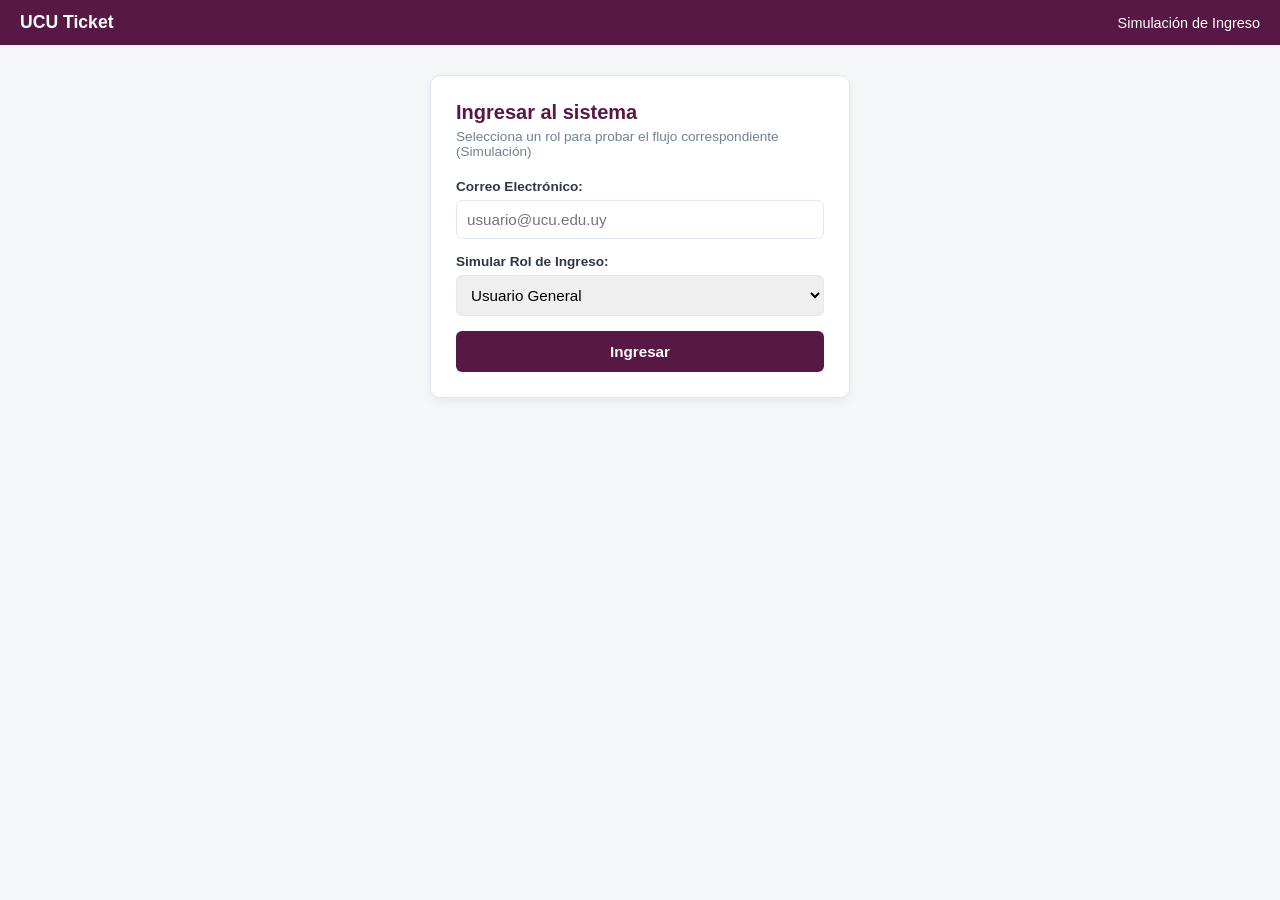
==== frontend/index.html @ c77c3156 "traigo front" ====
<!DOCTYPE html>
<html lang="es">
<head>
    <meta charset="UTF-8">
    <meta name="viewport" content="width=device-width, initial-scale=1.0">
    <title>UCU Ticketing - Ingreso</title>
    <link rel="stylesheet" href="style.css">
</head>

<body>
    <nav class="barraNavegacion">
        <div class="logoSistema">UCU Ticket</div>
        <div class="datosSesion">
            <span>Simulación de Ingreso</span>
        </div>
    </nav>

    <main class="contenedorPrincipal">
        <section id="pantallaAcceso" class="seccionPantalla activa">
            <div class="tarjetaContenedor">
                <h3 class="tituloTarjeta">Ingresar al sistema</h3>
                <p class="subtitulo">Selecciona un rol para probar el flujo correspondiente (Simulación)</p>
            
                <form onsubmit="simularInicioSesion(event)">
                    <div class="grupoCampo">
                        <label for="correoLogin">Correo Electrónico:</label>
                        <input type="email" id="correoLogin" required placeholder="usuario@ucu.edu.uy">
                    </div>

                    <div class="grupoCampo">
                        <label for="rolSimulado">Simular Rol de Ingreso:</label>
                        <select id="rolSimulado">
                            <option value="usuarioGeneral">Usuario General</option>
                            <option value="funcionarioValidacion">Funcionario </option>
                            <option value="administradorSede">Administrador </option>
                        </select>
                    </div>

                    <button type="submit" class="btnAccion btnBordeaux">Ingresar</button>
                </form>
            </div>
        </section>
    </main>

    <script>
        function simularInicioSesion(event) {
            event.preventDefault();
            const rolElegido = document.getElementById('rolSimulado').value;
            
            // Simular el redireccionamiento según el rol hacia los nuevos archivos, luego cambiar
            if (rolElegido === 'usuarioGeneral') {
                window.location.href = 'usuario.html';
            } else if (rolElegido === 'funcionarioValidacion') {
                window.location.href = 'funcionario.html';
            } else if (rolElegido === 'administradorSede') {
                window.location.href = 'administrador.html';
            }
        }
    </script>
</body>
</html>
---- frontend/style.css ----
/*  Colores generales */
:root {
    --colorBordeaux: #581845;
    --colorVerdeOliva: #3f5e4d;
    --colorGrisFondo: #f4f6f8;
    --colorGrisTexto: #718096;
    --colorTextoPrincipal: #2d3748;
    --colorBlancoMarmol: #ffffff;
    --bordeSuave: #e2e8f0;
}

* {
    margin: 0;
    padding: 0;
    box-sizing: border-box;
    font-family: Arial, sans-serif;
}

body {
    background-color: var(--colorGrisFondo);
    color: var(--colorTextoPrincipal);
}

/* Barra de navegación */
.barraNavegacion {
    background-color: var(--colorBordeaux);
    color: var(--colorBlancoMarmol);
    display: flex;
    justify-content: space-between;
    align-items: center;
    padding: 12px 20px;
    font-size: 0.9rem;
}

.logoSistema {
    font-weight: bold;
    font-size: 1.1rem;
}

.datosSesion {
    display: flex;
    align-items: center;
    gap: 15px;
}

.btnCerrarSesion {
    background-color: rgba(255,255,255,0.2);
    border: none;
    color: white;
    padding: 5px 10px;
    border-radius: 4px;
    cursor: pointer;
}

/* Contenedor principal */
.contenedorPrincipal {
    max-width: 450px;
    margin: 30px auto;
    padding: 0 15px;
}

/* Visibilidad de las secciones */
.seccionPantalla {
    display: none;
}

.seccionPantalla.activa {
    display: block;
}

/* Estilo de las tarjetas */
.tarjetaContenedor {
    background-color: var(--colorBlancoMarmol);
    padding: 25px;
    border-radius: 10px;
    box-shadow: 0 4px 10px rgba(0,0,0,0.05);
    border: 1px solid var(--bordeSuave);
}

.tituloTarjeta {
    color: var(--colorBordeaux);
    font-size: 1.25rem;
    margin-bottom: 5px;
}

.subtitulo {
    color: var(--colorGrisTexto);
    font-size: 0.85rem;
    margin-bottom: 20px;
}

/* Campos de formulario */
.grupoCampo {
    margin-bottom: 15px;
}

.grupoCampo label {
    display: block;
    margin-bottom: 6px;
    font-weight: bold;
    font-size: 0.85rem;
}

.grupoCampo input, .grupoCampo select {
    width: 100%;
    padding: 10px;
    border: 1px solid var(--bordeSuave);
    border-radius: 6px;
    font-size: 0.95rem;
}

.pestañasInternas {
    display: flex;
    gap: 5px;
    margin-bottom: 15px;
}

.btnPestaña {
    flex: 1;
    background-color: #e2e8f0;
    border: none;
    padding: 10px;
    cursor: pointer;
    font-weight: bold;
    border-radius: 6px;
    color: var(--colorTextoPrincipal);
}

.btnPestaña.activa {
    background-color: var(--colorBordeaux);
    color: white;
}

.subVista {
    display: none;
}

.subVista.activa {
    display: block;
}

.infoPerfil {
    background-color: #edf2f7;
    padding: 12px;
    border-radius: 6px;
    margin-bottom: 20px;
    font-size: 0.9rem;
    border-left: 4px solid var(--colorVerdeOliva);
}

.infoPerfil p {
    margin-bottom: 5px;
}

/* Sección QR */
.contenedorQr {
    text-align: center;
    background-color: #f7fafc;
    padding: 15px;
    border-radius: 8px;
    margin: 15px 0;
    border: 1px dashed var(--bordeSuave);
}

.recuadroQr {
    width: 120px;
    height: 120px;
    margin: 0 auto 10px auto;
    background-color: white;
    border: 2px solid var(--colorTextoPrincipal);
    display: flex;
    align-items: center;
    justify-content: center;
    font-family: monospace;
    font-weight: bold;
}

.textoAlerta {
    color: #e53e3e;
    font-weight: bold;
    font-size: 0.8rem;
}

.bloqueEscaneo {
    margin-top: 15px;
    border-top: 1px solid var(--bordeSuave);
    padding-top: 15px;
}

.instruccion {
    font-size: 0.88rem;
    margin-bottom: 8px;
}

.inputEscaneo {
    text-align: center;
    font-family: monospace;
    font-weight: bold;
    letter-spacing: 1px;
    margin-bottom: 12px !important;
}

/* Botones */
.btnAccion {
    width: 100%;
    padding: 12px;
    border: none;
    border-radius: 6px;
    color: var(--colorBlancoMarmol);
    font-weight: bold;
    font-size: 0.95rem;
    cursor: pointer;
}

.btnBordeaux { background-color: var(--colorBordeaux); }
.btnVerde { background-color: var(--colorVerdeOliva); }
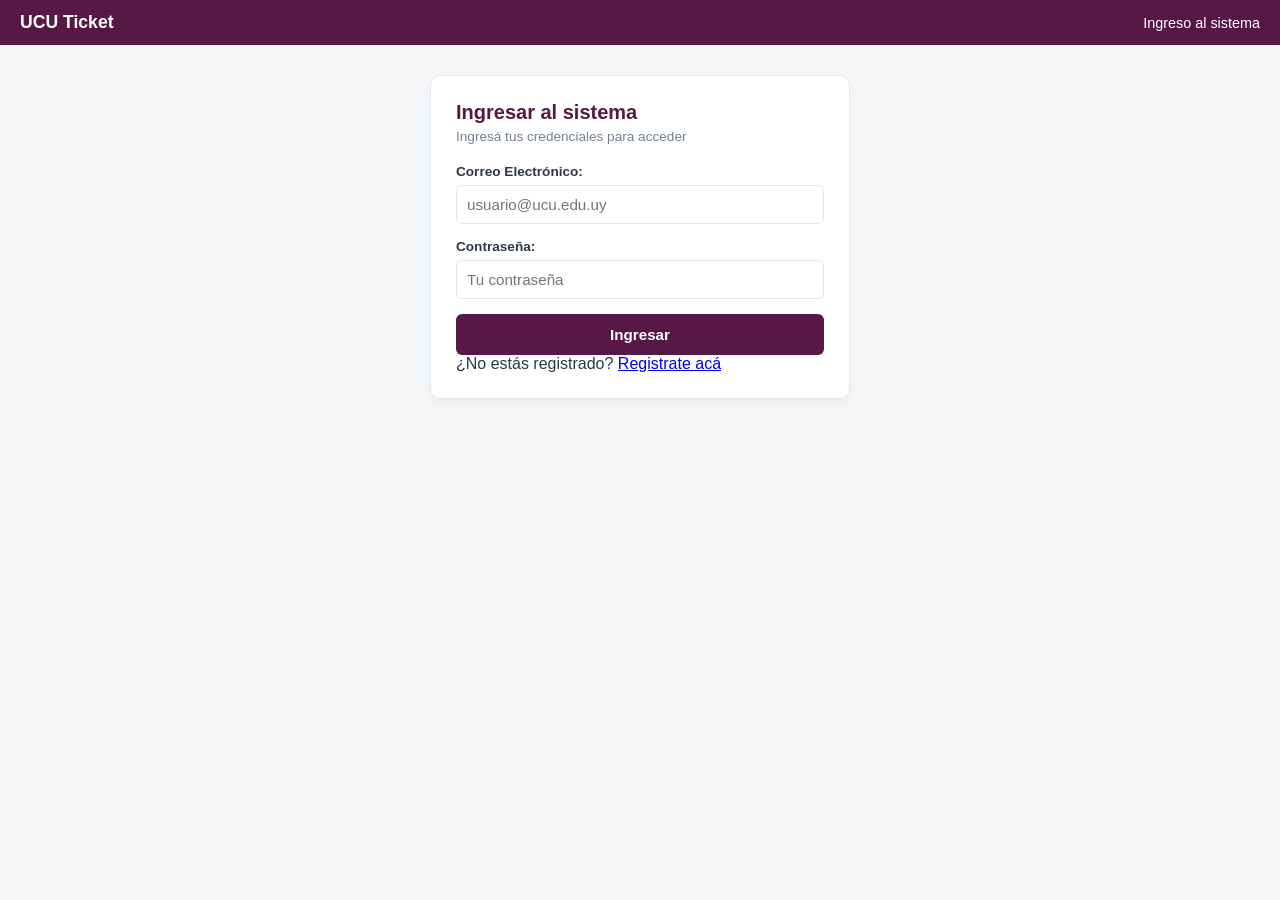
==== commit 5fe01f77: "conexion hecha" ====
--- a/frontend/index.html
+++ b/frontend/index.html
@@ -11,7 +11,7 @@
     <nav class="barraNavegacion">
         <div class="logoSistema">UCU Ticket</div>
         <div class="datosSesion">
-            <span>Simulación de Ingreso</span>
+            <span>Ingreso al sistema</span>
         </div>
     </nav>
 
@@ -19,41 +19,79 @@
         <section id="pantallaAcceso" class="seccionPantalla activa">
             <div class="tarjetaContenedor">
                 <h3 class="tituloTarjeta">Ingresar al sistema</h3>
-                <p class="subtitulo">Selecciona un rol para probar el flujo correspondiente (Simulación)</p>
+                <p class="subtitulo">Ingresá tus credenciales para acceder</p>
             
-                <form onsubmit="simularInicioSesion(event)">
+                <form onsubmit="iniciarSesion(event)">
                     <div class="grupoCampo">
                         <label for="correoLogin">Correo Electrónico:</label>
                         <input type="email" id="correoLogin" required placeholder="usuario@ucu.edu.uy">
                     </div>
 
                     <div class="grupoCampo">
-                        <label for="rolSimulado">Simular Rol de Ingreso:</label>
-                        <select id="rolSimulado">
-                            <option value="usuarioGeneral">Usuario General</option>
-                            <option value="funcionarioValidacion">Funcionario </option>
-                            <option value="administradorSede">Administrador </option>
-                        </select>
+                        <label for="contrasenaLogin">Contraseña:</label>
+                        <input type="password" id="contrasenaLogin" required placeholder="Tu contraseña">
                     </div>
 
+                    <div id="mensajeError" style="color: red; display: none;"></div>
+
                     <button type="submit" class="btnAccion btnBordeaux">Ingresar</button>
+                    <p>
+                        ¿No estás registrado?
+                        <a href="registro.html">Registrate acá</a>
+                    </p>
+
                 </form>
             </div>
         </section>
     </main>
 
     <script>
-        function simularInicioSesion(event) {
+        const API_URL = 'http://localhost:5271/api';
+
+        async function iniciarSesion(event) {
             event.preventDefault();
-            const rolElegido = document.getElementById('rolSimulado').value;
-            
-            // Simular el redireccionamiento según el rol hacia los nuevos archivos, luego cambiar
-            if (rolElegido === 'usuarioGeneral') {
-                window.location.href = 'usuario.html';
-            } else if (rolElegido === 'funcionarioValidacion') {
-                window.location.href = 'funcionario.html';
-            } else if (rolElegido === 'administradorSede') {
-                window.location.href = 'administrador.html';
+
+            const mail = document.getElementById('correoLogin').value;
+            const contrasena = document.getElementById('contrasenaLogin').value;
+            const mensajeError = document.getElementById('mensajeError');
+            mensajeError.style.display = 'none';
+
+            try {
+                const response = await fetch(`${API_URL}/usuario/login`, {
+                    method: 'POST',
+                    headers: {
+                        'Content-Type': 'application/json'
+                    },
+                    body: JSON.stringify({ mail, contrasena })
+                });
+
+                if (!response.ok) {
+                    const error = await response.text();
+                    mensajeError.textContent = error;
+                    mensajeError.style.display = 'block';
+                    return;
+                }
+
+                const data = await response.json();
+
+                // Guardar token y datos del usuario
+                localStorage.setItem('token', data.token);
+                localStorage.setItem('mail', data.mail);
+                localStorage.setItem('rol', data.rol);
+
+                // Redirigir según rol
+                if (data.roles && data.roles.includes('Administrador')) {
+                    window.location.href = 'administrador.html';
+                } else if (data.roles && data.roles.includes('Funcionario')) {
+                    window.location.href = 'funcionario.html';
+                } else {
+                    window.location.href = 'usuario.html';
+                }
+
+            } catch (error) {
+                console.error("ERROR REAL:", error);
+                mensajeError.textContent = 'Error de conexión con el servidor';
+                mensajeError.style.display = 'block';
             }
         }
     </script>
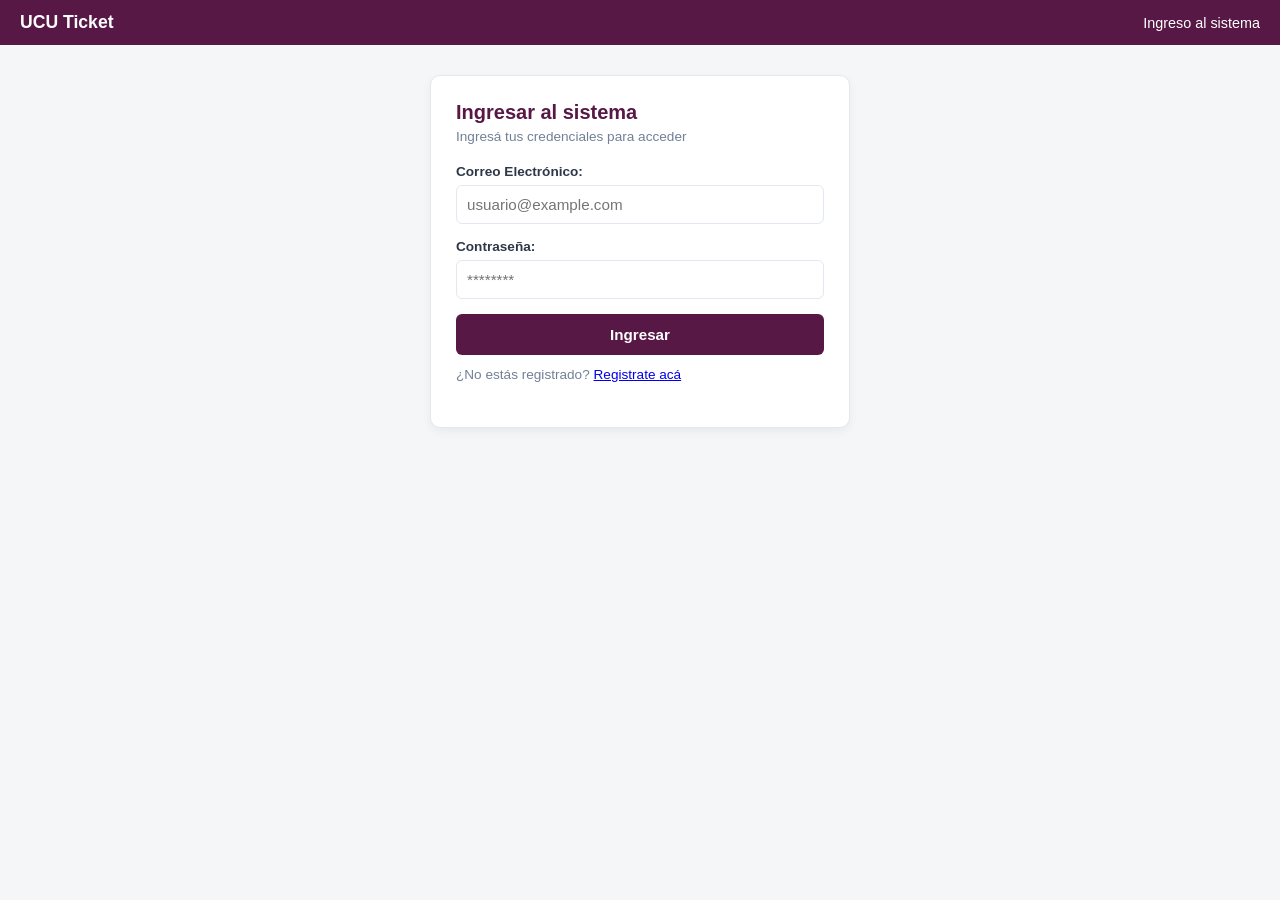
==== commit 8c4239fb: "basico anda" ====
--- a/frontend/index.html
+++ b/frontend/index.html
@@ -24,22 +24,23 @@
                 <form onsubmit="iniciarSesion(event)">
                     <div class="grupoCampo">
                         <label for="correoLogin">Correo Electrónico:</label>
-                        <input type="email" id="correoLogin" required placeholder="usuario@ucu.edu.uy">
+                        <input type="email" id="correoLogin" required placeholder="usuario@example.com">
                     </div>
 
                     <div class="grupoCampo">
                         <label for="contrasenaLogin">Contraseña:</label>
-                        <input type="password" id="contrasenaLogin" required placeholder="Tu contraseña">
+                        <input type="password" id="contrasenaLogin" required placeholder="********">
                     </div>
 
                     <div id="mensajeError" style="color: red; display: none;"></div>
 
                     <button type="submit" class="btnAccion btnBordeaux">Ingresar</button>
-                    <p>
-                        ¿No estás registrado?
-                        <a href="registro.html">Registrate acá</a>
-                    </p>
-
+                    <div style="margin-top: 12px;">
+                        <p class="subtitulo">
+                            ¿No estás registrado?
+                            <a href="registro.html">Registrate acá</a>
+                        </p>
+                    </div>
                 </form>
             </div>
         </section>
@@ -47,6 +48,20 @@
 
     <script>
         const API_URL = 'http://localhost:5271/api';
+        console.log("JS cargado");
+
+        function parseJwt(token) {
+            const base64Url = token.split('.')[1];
+            const base64 = base64Url.replace(/-/g, '+').replace(/_/g, '/');
+            const jsonPayload = decodeURIComponent(
+                atob(base64)
+                    .split('')
+                    .map(c => '%' + ('00' + c.charCodeAt(0).toString(16)).slice(-2))
+                    .join('')
+            );
+
+            return JSON.parse(jsonPayload);
+        }
 
         async function iniciarSesion(event) {
             event.preventDefault();
@@ -74,18 +89,43 @@
 
                 const data = await response.json();
 
-                // Guardar token y datos del usuario
+                // guardar token
                 localStorage.setItem('token', data.token);
-                localStorage.setItem('mail', data.mail);
-                localStorage.setItem('rol', data.rol);
 
-                // Redirigir según rol
-                if (data.roles && data.roles.includes('Administrador')) {
-                    window.location.href = 'administrador.html';
-                } else if (data.roles && data.roles.includes('Funcionario')) {
-                    window.location.href = 'funcionario.html';
-                } else {
-                    window.location.href = 'usuario.html';
+                // 🔥 decodificar token
+                const payload = parseJwt(data.token);
+
+                // roles vienen en claim estándar
+                let roles = payload["http://schemas.microsoft.com/ws/2008/06/identity/claims/role"];
+
+                // normalizar a array
+                if (!Array.isArray(roles)) {
+                    roles = roles ? [roles] : [];
+                }
+
+                // flags
+                const isAdmin = roles.includes("Administrador");
+                const isFuncionario = roles.includes("Funcionario");
+                const isUser = roles.includes("UsuarioGeneral");
+
+                // guardar mail si querés
+                localStorage.setItem('mail', payload["email"] || payload["sub"] || "");
+
+                // 🔀 redirección lógica
+                if (isAdmin && isUser) {
+                    window.location.href = "usuarioAdmin.html";
+                }
+                else if (isFuncionario && isUser) {
+                    window.location.href = "usuarioFuncionario.html";
+                }
+                else if (isAdmin) {
+                    window.location.href = "administrador.html";
+                }
+                else if (isFuncionario) {
+                    window.location.href = "funcionario.html";
+                }
+                else {
+                    window.location.href = "usuario.html";
                 }
 
             } catch (error) {
